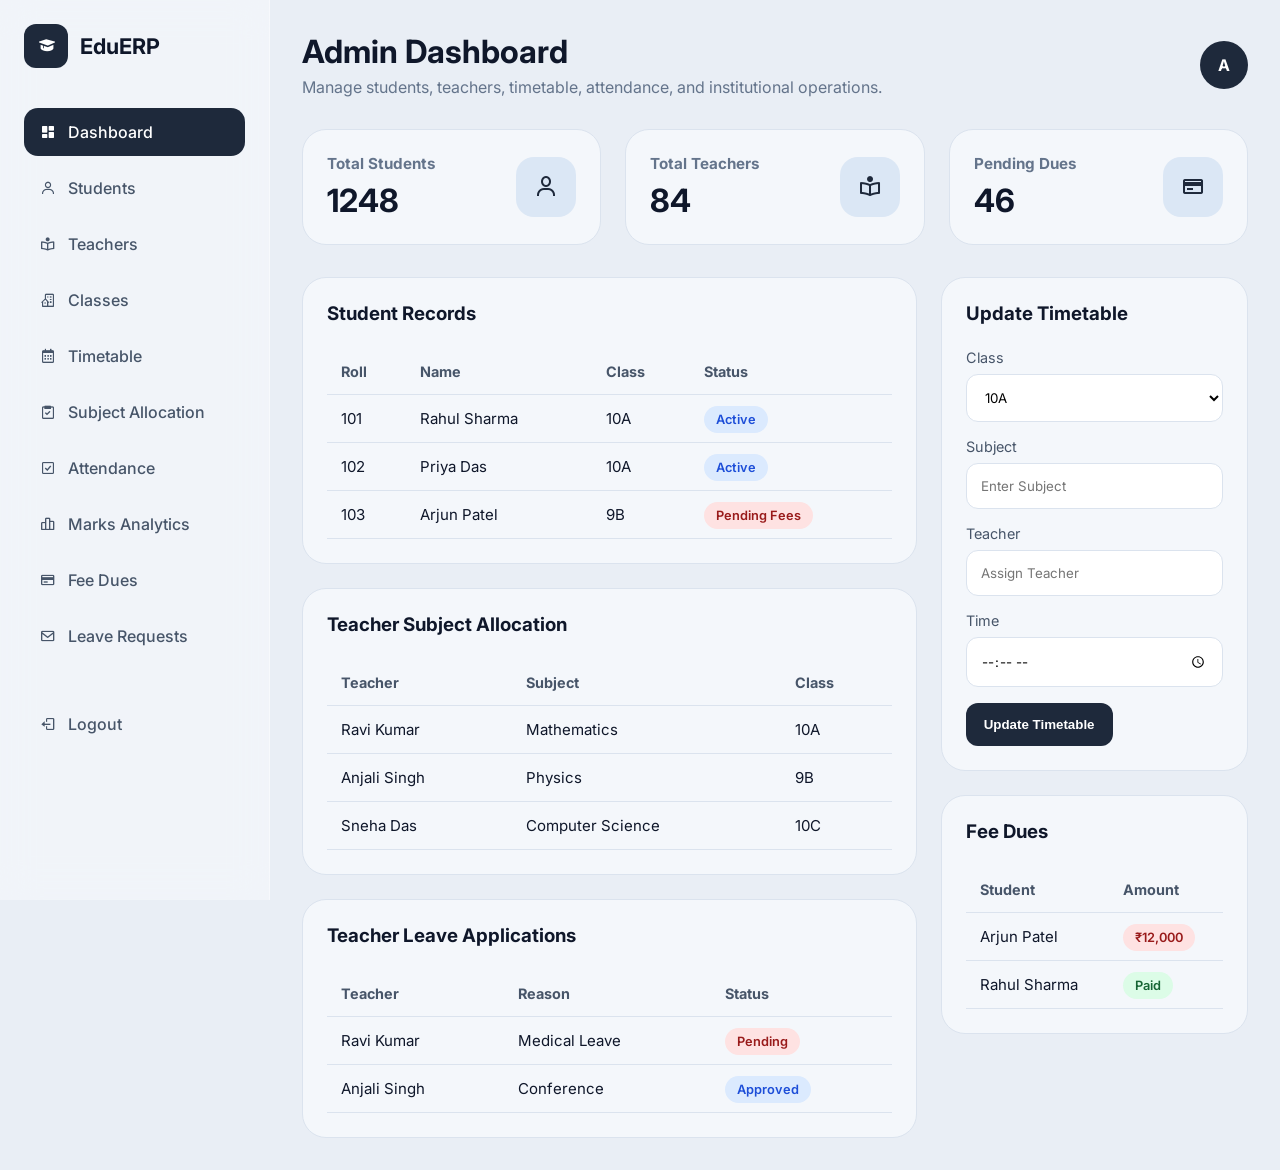
==== ERP/admin.html @ 9ac4eef0 "first commit" ====
<!DOCTYPE html>
<html lang="en">

<head>

    <meta charset="UTF-8" />
    <meta name="viewport" content="width=device-width, initial-scale=1.0" />

    <title>EduERP Admin Portal</title>

    <!-- Google Font -->
    <link href="https://fonts.googleapis.com/css2?family=Inter:wght@300;400;500;600;700;800&display=swap"
        rel="stylesheet">

    <!-- Boxicons -->
    <link href="https://unpkg.com/boxicons@2.1.4/css/boxicons.min.css"
        rel="stylesheet">

    <style>

        *{
            margin:0;
            padding:0;
            box-sizing:border-box;
        }

        html{
            scroll-behavior:smooth;
        }

        body{
            font-family:'Inter',sans-serif;
            background:#e9eef5;
            color:#0f172a;
            overflow-x:hidden;
        }

        :root{

            --bg:#e9eef5;
            --surface:#f4f7fb;
            --card:#eef2f7;

            --navy:#0f172a;
            --slate:#334155;

            --text:#1e293b;
            --muted:#64748b;

            --border:#dbe3ee;

            --primary:#1e293b;
            --primary-hover:#0f172a;
        }

        .dashboard-layout{
            display:flex;
            min-height:100vh;
        }

        /* =========================
           SIDEBAR
        ========================= */

        .sidebar{

            width:270px;
            min-width:270px;

            background:rgba(244,247,251,0.72);

            backdrop-filter:blur(18px);
            -webkit-backdrop-filter:blur(18px);

            border-right:1px solid rgba(255,255,255,0.4);

            padding:1.5rem;

            position:fixed;

            top:0;
            left:0;

            height:100vh;

            overflow-y:auto;
        }

        .logo{

            display:flex;
            align-items:center;
            gap:12px;

            margin-bottom:2.5rem;
        }

        .logo-box{

            width:44px;
            height:44px;

            border-radius:12px;

            background:#1e293b;

            display:flex;
            align-items:center;
            justify-content:center;

            color:white;

            font-size:1.2rem;
        }

        .logo h2{

            font-size:1.35rem;
            color:var(--navy);
        }

        .sidebar-nav{

            list-style:none;

            display:flex;
            flex-direction:column;

            gap:0.5rem;
        }

        .sidebar-nav a{

            display:flex;
            align-items:center;
            gap:12px;

            text-decoration:none;

            color:#475569;

            padding:14px 16px;

            border-radius:14px;

            transition:0.3s ease;

            font-weight:500;
        }

        .sidebar-nav a:hover{

            background:#dfe7f1;

            color:var(--navy);
        }

        .sidebar-nav a.active{

            background:#1e293b;

            color:white;
        }

        .logout{

            margin-top:2rem;
        }

        /* =========================
           MAIN CONTENT
        ========================= */

        .main-content{

            margin-left:270px;

            width:calc(100% - 270px);

            padding:2rem;
        }

        /* =========================
           TOPBAR
        ========================= */

        .topbar{

            display:flex;
            justify-content:space-between;
            align-items:center;

            margin-bottom:2rem;
        }

        .topbar h1{

            font-size:2rem;

            margin-bottom:6px;
        }

        .topbar p{

            color:var(--muted);
        }

        .admin-profile{

            width:48px;
            height:48px;

            border-radius:50%;

            background:#1e293b;

            color:white;

            display:flex;
            align-items:center;
            justify-content:center;

            font-weight:700;
        }

        /* =========================
           STATS
        ========================= */

        .stats-grid{

            display:grid;

            grid-template-columns:
            repeat(auto-fit,minmax(250px,1fr));

            gap:1.5rem;

            margin-bottom:2rem;
        }

        .stat-card{

            background:#f4f7fb;

            border:1px solid var(--border);

            border-radius:24px;

            padding:1.5rem;

            display:flex;
            justify-content:space-between;
            align-items:center;
        }

        .stat-card h3{

            font-size:0.95rem;

            color:var(--muted);

            margin-bottom:8px;
        }

        .stat-card p{

            font-size:2rem;

            font-weight:700;

            color:var(--navy);
        }

        .stat-icon{

            width:60px;
            height:60px;

            border-radius:18px;

            background:#dbe7f5;

            display:flex;
            align-items:center;
            justify-content:center;

            font-size:1.5rem;

            color:#1e293b;
        }

        /* =========================
           GRID LAYOUT
        ========================= */

        .content-grid{

            display:grid;

            grid-template-columns:2fr 1fr;

            gap:1.5rem;
        }

        .card{

            background:#f4f7fb;

            border:1px solid var(--border);

            border-radius:24px;

            padding:1.5rem;
        }

        .card h3{

            margin-bottom:1.5rem;

            color:var(--navy);
        }

        /* =========================
           TABLE
        ========================= */

        table{

            width:100%;

            border-collapse:collapse;
        }

        th{

            text-align:left;

            padding:14px;

            color:#475569;

            font-size:0.9rem;

            border-bottom:1px solid var(--border);
        }

        td{

            padding:14px;

            border-bottom:1px solid var(--border);

            font-size:0.94rem;
        }

        .status{

            padding:6px 12px;

            border-radius:999px;

            font-size:0.8rem;

            font-weight:600;
        }

        .paid{
            background:#dcfce7;
            color:#166534;
        }

        .pending{
            background:#fee2e2;
            color:#991b1b;
        }

        .approved{
            background:#dbeafe;
            color:#1d4ed8;
        }

        /* =========================
           FORM
        ========================= */

        .form-group{

            margin-bottom:1rem;
        }

        .form-group label{

            display:block;

            margin-bottom:8px;

            font-size:0.9rem;

            color:#475569;
        }

        .form-input{

            width:100%;

            padding:14px;

            border-radius:12px;

            border:1px solid var(--border);

            background:white;

            outline:none;

            font-family:'Inter',sans-serif;
        }

        .form-input:focus{

            border-color:#94a3b8;
        }

        .btn{

            border:none;

            background:#1e293b;

            color:white;

            padding:14px 18px;

            border-radius:12px;

            cursor:pointer;

            font-weight:600;

            transition:0.3s ease;
        }

        .btn:hover{

            background:#0f172a;
        }

        /* =========================
           RESPONSIVE
        ========================= */

        @media(max-width:1100px){

            .content-grid{

                grid-template-columns:1fr;
            }
        }

        @media(max-width:900px){

            .sidebar{

                position:relative;

                width:100%;
                height:auto;
            }

            .main-content{

                margin-left:0;
                width:100%;
            }

            .dashboard-layout{

                flex-direction:column;
            }
        }

        @media(max-width:768px){

            .topbar{

                flex-direction:column;
                align-items:flex-start;

                gap:1rem;
            }

            .stats-grid{

                grid-template-columns:1fr;
            }

            table{

                display:block;
                overflow-x:auto;
            }
        }

    </style>

</head>

<body>

    <div class="dashboard-layout">

        <!-- =========================
             SIDEBAR
        ========================= -->

        <aside class="sidebar">

            <div class="logo">

                <div class="logo-box">
                    <i class='bx bxs-graduation'></i>
                </div>

                <h2>EduERP</h2>

            </div>

            <ul class="sidebar-nav">

                <li>
                    <a href="#" class="active">
                        <i class='bx bxs-dashboard'></i>
                        Dashboard
                    </a>
                </li>

                <li>
                    <a href="#">
                        <i class='bx bx-user'></i>
                        Students
                    </a>
                </li>

                <li>
                    <a href="#">
                        <i class='bx bx-book-reader'></i>
                        Teachers
                    </a>
                </li>

                <li>
                    <a href="#">
                        <i class='bx bx-building-house'></i>
                        Classes
                    </a>
                </li>

                <li>
                    <a href="#">
                        <i class='bx bx-calendar'></i>
                        Timetable
                    </a>
                </li>

                <li>
                    <a href="#">
                        <i class='bx bx-task'></i>
                        Subject Allocation
                    </a>
                </li>

                <li>
                    <a href="#">
                        <i class='bx bx-check-square'></i>
                        Attendance
                    </a>
                </li>

                <li>
                    <a href="#">
                        <i class='bx bx-bar-chart-alt-2'></i>
                        Marks Analytics
                    </a>
                </li>

                <li>
                    <a href="#">
                        <i class='bx bx-credit-card'></i>
                        Fee Dues
                    </a>
                </li>

                <li>
                    <a href="#">
                        <i class='bx bx-envelope'></i>
                        Leave Requests
                    </a>
                </li>

                <li class="logout">
                    <a href="#">
                        <i class='bx bx-log-out'></i>
                        Logout
                    </a>
                </li>

            </ul>

        </aside>

        <!-- =========================
             MAIN CONTENT
        ========================= -->

        <main class="main-content">

            <!-- TOPBAR -->

            <div class="topbar">

                <div>

                    <h1>Admin Dashboard</h1>

                    <p>
                        Manage students, teachers, timetable,
                        attendance, and institutional operations.
                    </p>

                </div>

                <div class="admin-profile">
                    A
                </div>

            </div>

            <!-- STATS -->

            <div class="stats-grid">

                <div class="stat-card">

                    <div>

                        <h3>Total Students</h3>

                        <p>1248</p>

                    </div>

                    <div class="stat-icon">
                        <i class='bx bx-user'></i>
                    </div>

                </div>

                <div class="stat-card">

                    <div>

                        <h3>Total Teachers</h3>

                        <p>84</p>

                    </div>

                    <div class="stat-icon">
                        <i class='bx bx-book-reader'></i>
                    </div>

                </div>

                <div class="stat-card">

                    <div>

                        <h3>Pending Dues</h3>

                        <p>46</p>

                    </div>

                    <div class="stat-icon">
                        <i class='bx bx-credit-card'></i>
                    </div>

                </div>

            </div>

            <!-- CONTENT GRID -->

            <div class="content-grid">

                <!-- LEFT -->

                <div>

                    <!-- STUDENTS -->

                    <div class="card" style="margin-bottom:1.5rem;">

                        <h3>Student Records</h3>

                        <table>

                            <thead>

                                <tr>

                                    <th>Roll</th>
                                    <th>Name</th>
                                    <th>Class</th>
                                    <th>Status</th>

                                </tr>

                            </thead>

                            <tbody>

                                <tr>

                                    <td>101</td>
                                    <td>Rahul Sharma</td>
                                    <td>10A</td>

                                    <td>
                                        <span class="status approved">
                                            Active
                                        </span>
                                    </td>

                                </tr>

                                <tr>

                                    <td>102</td>
                                    <td>Priya Das</td>
                                    <td>10A</td>

                                    <td>
                                        <span class="status approved">
                                            Active
                                        </span>
                                    </td>

                                </tr>

                                <tr>

                                    <td>103</td>
                                    <td>Arjun Patel</td>
                                    <td>9B</td>

                                    <td>
                                        <span class="status pending">
                                            Pending Fees
                                        </span>
                                    </td>

                                </tr>

                            </tbody>

                        </table>

                    </div>

                    <!-- TEACHER ASSIGNMENTS -->

                    <div class="card" style="margin-bottom:1.5rem;">

                        <h3>Teacher Subject Allocation</h3>

                        <table>

                            <thead>

                                <tr>

                                    <th>Teacher</th>
                                    <th>Subject</th>
                                    <th>Class</th>

                                </tr>

                            </thead>

                            <tbody>

                                <tr>

                                    <td>Ravi Kumar</td>
                                    <td>Mathematics</td>
                                    <td>10A</td>

                                </tr>

                                <tr>

                                    <td>Anjali Singh</td>
                                    <td>Physics</td>
                                    <td>9B</td>

                                </tr>

                                <tr>

                                    <td>Sneha Das</td>
                                    <td>Computer Science</td>
                                    <td>10C</td>

                                </tr>

                            </tbody>

                        </table>

                    </div>

                    <!-- LEAVE APPLICATIONS -->

                    <div class="card">

                        <h3>Teacher Leave Applications</h3>

                        <table>

                            <thead>

                                <tr>

                                    <th>Teacher</th>
                                    <th>Reason</th>
                                    <th>Status</th>

                                </tr>

                            </thead>

                            <tbody>

                                <tr>

                                    <td>Ravi Kumar</td>
                                    <td>Medical Leave</td>

                                    <td>
                                        <span class="status pending">
                                            Pending
                                        </span>
                                    </td>

                                </tr>

                                <tr>

                                    <td>Anjali Singh</td>
                                    <td>Conference</td>

                                    <td>
                                        <span class="status approved">
                                            Approved
                                        </span>
                                    </td>

                                </tr>

                            </tbody>

                        </table>

                    </div>

                </div>

                <!-- RIGHT -->

                <div>

                    <!-- TIMETABLE -->

                    <div class="card" style="margin-bottom:1.5rem;">

                        <h3>Update Timetable</h3>

                        <form>

                            <div class="form-group">

                                <label>Class</label>

                                <select class="form-input">

                                    <option>10A</option>
                                    <option>10B</option>
                                    <option>9A</option>

                                </select>

                            </div>

                            <div class="form-group">

                                <label>Subject</label>

                                <input
                                    type="text"
                                    class="form-input"
                                    placeholder="Enter Subject"
                                >

                            </div>

                            <div class="form-group">

                                <label>Teacher</label>

                                <input
                                    type="text"
                                    class="form-input"
                                    placeholder="Assign Teacher"
                                >

                            </div>

                            <div class="form-group">

                                <label>Time</label>

                                <input
                                    type="time"
                                    class="form-input"
                                >

                            </div>

                            <button class="btn">
                                Update Timetable
                            </button>

                        </form>

                    </div>

                    <!-- DUES -->

                    <div class="card">

                        <h3>Fee Dues</h3>

                        <table>

                            <thead>

                                <tr>

                                    <th>Student</th>
                                    <th>Amount</th>

                                </tr>

                            </thead>

                            <tbody>

                                <tr>

                                    <td>Arjun Patel</td>

                                    <td>
                                        <span class="status pending">
                                            ₹12,000
                                        </span>
                                    </td>

                                </tr>

                                <tr>

                                    <td>Rahul Sharma</td>

                                    <td>
                                        <span class="status paid">
                                            Paid
                                        </span>
                                    </td>

                                </tr>

                            </tbody>

                        </table>

                    </div>

                </div>

            </div>

        </main>

    </div>

</body>

</html>
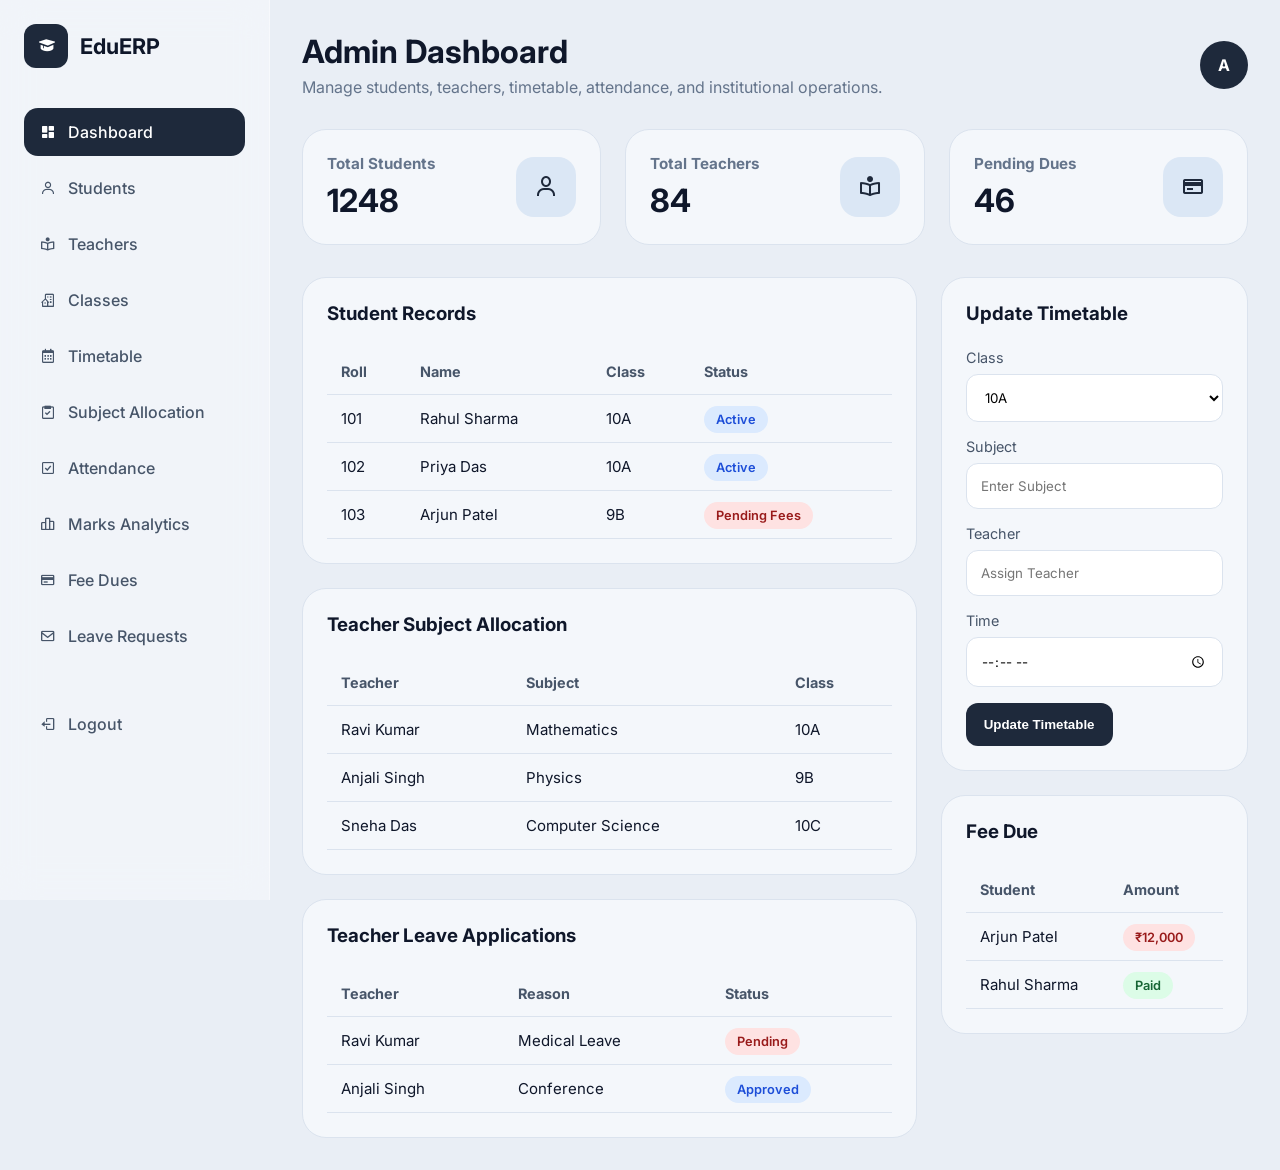
==== commit 704d2cb9: "Update admin.html" ====
--- a/ERP/admin.html
+++ b/ERP/admin.html
@@ -897,7 +897,7 @@
 
                                     <option>10A</option>
                                     <option>10B</option>
-                                    <option>9A</option>
+                                    <option>9C</option>
 
                                 </select>
 
@@ -950,7 +950,7 @@
 
                     <div class="card">
 
-                        <h3>Fee Dues</h3>
+                        <h3>Fee Due</h3>
 
                         <table>
 
@@ -1007,4 +1007,4 @@
 
 </body>
 
-</html>+</html>
